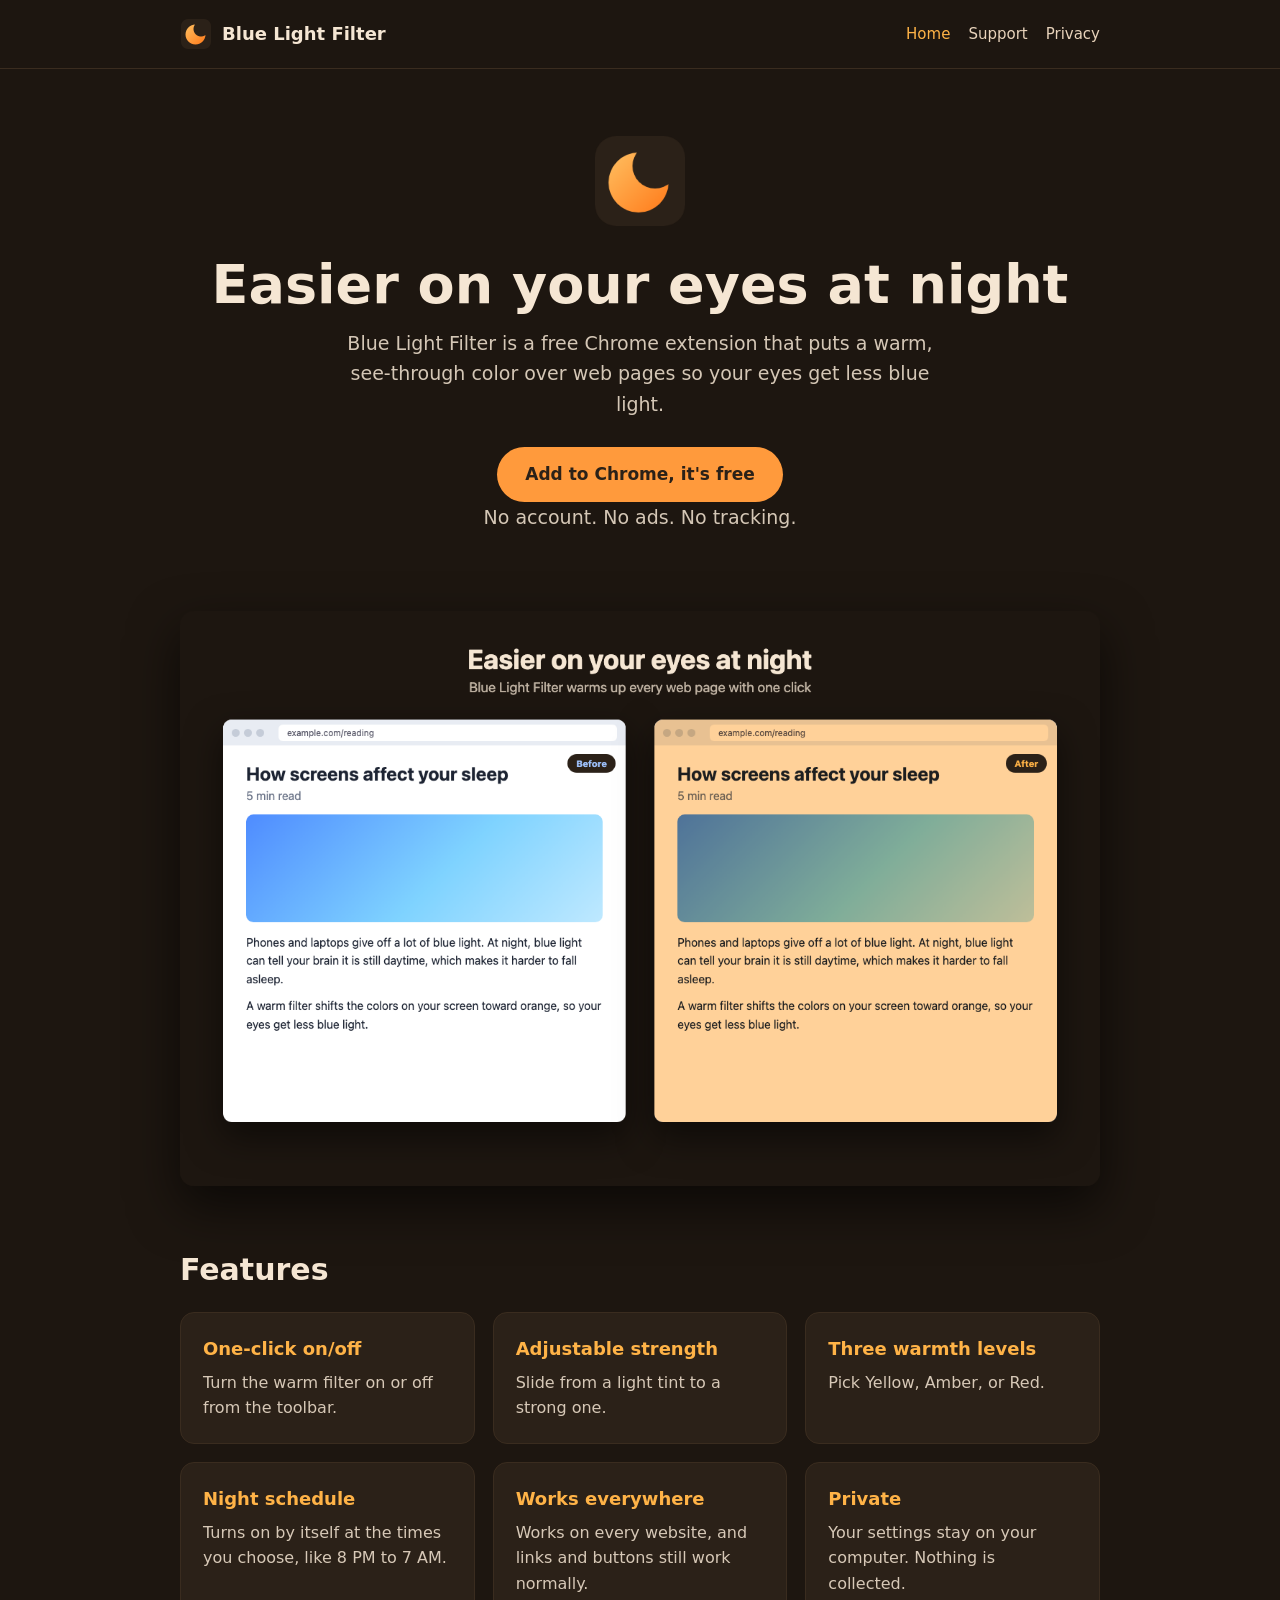
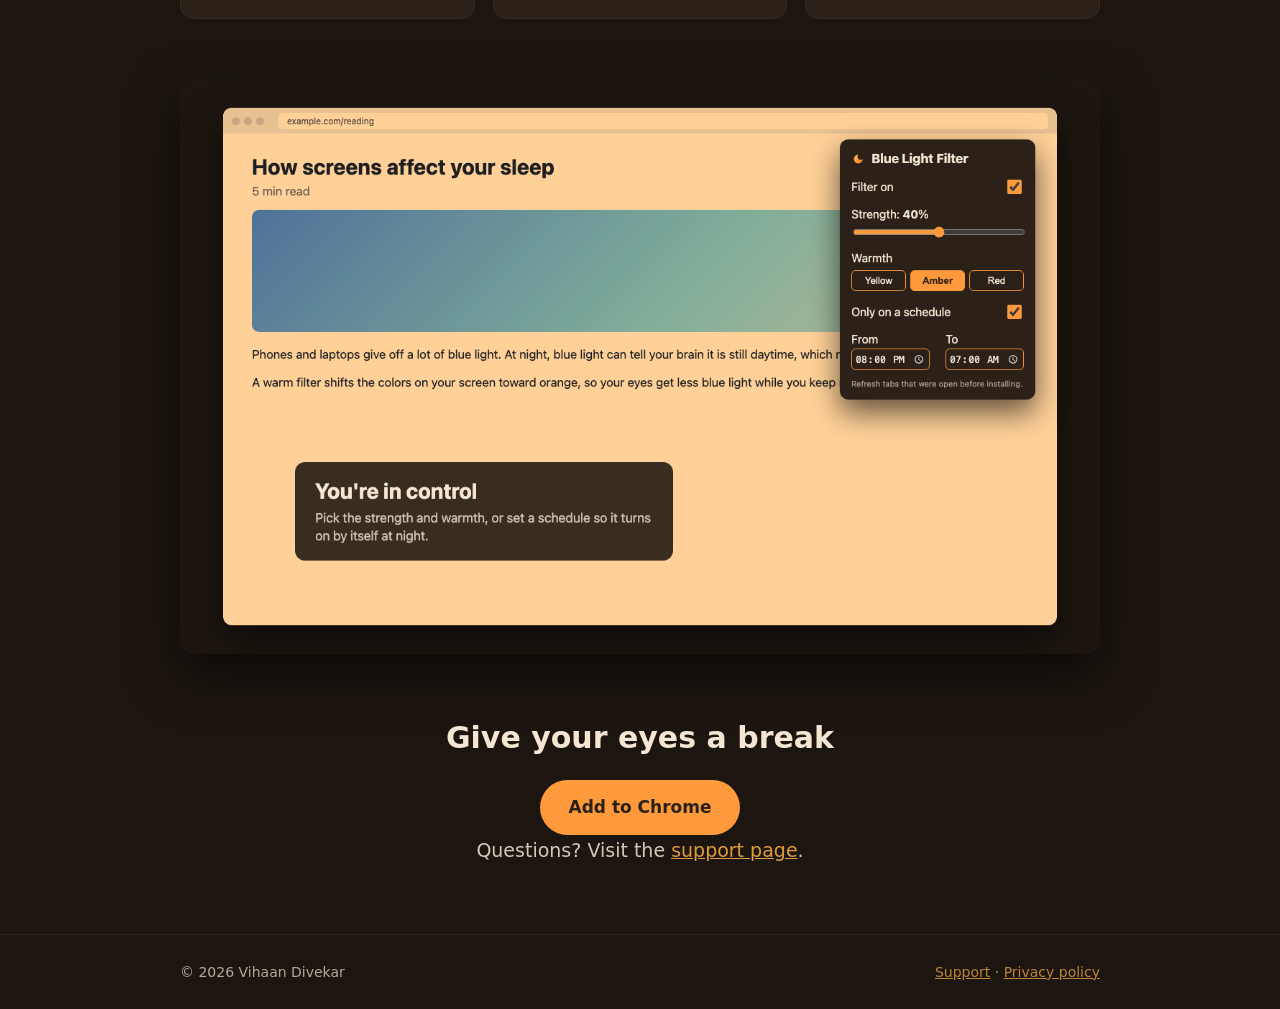
==== index.html @ 650fce3f "Add files via upload" ====
<!DOCTYPE html>
<html lang="en">
<head>
  <meta charset="UTF-8">
  <meta name="viewport" content="width=device-width, initial-scale=1">
  <title>Blue Light Filter: easier on your eyes at night</title>
  <meta name="description" content="Blue Light Filter is a free Chrome extension that warms up web pages to reduce blue light and eye strain.">
  <link rel="icon" href="images/favicon.png">
  <link rel="stylesheet" href="style.css">
</head>
<body>
<header><div class="wrap">
  <a class="brand" href="index.html"><img src="images/icon128.png" alt="" width="32" height="32"> Blue Light Filter</a>
  <nav><a href="index.html" class="current">Home</a><a href="support.html">Support</a><a href="privacy.html">Privacy</a></nav>
</div></header>
<main class="wrap">
  <section class="hero">
    <img src="images/icon128.png" alt="Blue Light Filter icon" width="96" height="96">
    <h1>Easier on your eyes at night</h1>
    <p>Blue Light Filter is a free Chrome extension that puts a warm, see-through color over web pages so your eyes get less blue light.</p>
    <!-- After Google approves the extension, replace href="#" with your Chrome Web Store link -->
    <a class="button" href="#" id="install">Add to Chrome, it's free</a>
    <p class="small">No account. No ads. No tracking.</p>
  </section>

  <img class="shot" src="images/before-after.png" alt="A web page before and after Blue Light Filter: the after side is warm orange">

  <h2>Features</h2>
  <section class="features">
    <div class="card"><h3>One-click on/off</h3><p>Turn the warm filter on or off from the toolbar.</p></div>
    <div class="card"><h3>Adjustable strength</h3><p>Slide from a light tint to a strong one.</p></div>
    <div class="card"><h3>Three warmth levels</h3><p>Pick Yellow, Amber, or Red.</p></div>
    <div class="card"><h3>Night schedule</h3><p>Turns on by itself at the times you choose, like 8 PM to 7 AM.</p></div>
    <div class="card"><h3>Works everywhere</h3><p>Works on every website, and links and buttons still work normally.</p></div>
    <div class="card"><h3>Private</h3><p>Your settings stay on your computer. Nothing is collected.</p></div>
  </section>

  <img class="shot" src="images/controls.png" alt="The Blue Light Filter control panel with strength, warmth, and schedule settings">

  <section class="hero" style="padding-top:0">
    <h2>Give your eyes a break</h2>
    <a class="button" href="#" id="install-2">Add to Chrome</a>
    <p class="small">Questions? Visit the <a href="support.html">support page</a>.</p>
  </section>
</main>
<footer><div class="wrap">
  <span>© 2026 Vihaan Divekar</span>
  <span><a href="support.html">Support</a> · <a href="privacy.html">Privacy policy</a></span>
</div></footer>
</body></html>
---- style.css ----
* { box-sizing: border-box; }
body {
  margin: 0;
  font-family: -apple-system, system-ui, "Segoe UI", Roboto, sans-serif;
  background: #1d1610;
  color: #f5e6d3;
  line-height: 1.6;
}
a { color: #ffb347; }
.wrap { max-width: 960px; margin: 0 auto; padding: 0 20px; }

header { padding: 18px 0; border-bottom: 1px solid #3a2c1f; }
header .wrap { display: flex; align-items: center; justify-content: space-between; gap: 12px; flex-wrap: wrap; }
.brand { display: flex; align-items: center; gap: 10px; font-weight: 800; font-size: 18px; color: #f5e6d3; text-decoration: none; }
nav { display: flex; gap: 18px; font-size: 15px; }
nav a { color: #e8d3bb; text-decoration: none; }
nav a:hover, nav a.current { color: #ffb347; }

.hero { text-align: center; padding: 64px 0 40px; }
.hero h1 { font-size: clamp(34px, 6vw, 54px); line-height: 1.1; margin: 18px 0 14px; }
.hero p { font-size: 19px; max-width: 600px; margin: 0 auto 28px; opacity: 0.85; }
.button {
  display: inline-block;
  background: #ff9a3c;
  color: #2b2118;
  font-weight: 800;
  padding: 14px 28px;
  border-radius: 999px;
  text-decoration: none;
  font-size: 17px;
}
.button:hover { background: #ffb347; }
.small { font-size: 14px; opacity: 0.65; margin-top: 12px; }

.shot { display: block; width: 100%; border-radius: 14px; box-shadow: 0 20px 50px #0009; margin: 10px 0 60px; }

.features { display: grid; grid-template-columns: repeat(auto-fit, minmax(220px, 1fr)); gap: 18px; margin-bottom: 60px; }
.card { background: #2b2118; border: 1px solid #3a2c1f; border-radius: 14px; padding: 22px; }
.card h3 { margin: 0 0 6px; color: #ffb347; font-size: 18px; }
.card p { margin: 0; opacity: 0.85; }

h2 { font-size: 30px; margin: 0 0 18px; }
.page { padding-top: 48px; padding-bottom: 60px; max-width: 760px; }
.page h1 { font-size: 40px; margin: 0 0 8px; }
.page h2 { font-size: 22px; margin: 36px 0 8px; color: #ffb347; }
.page h3 { margin: 22px 0 4px; font-size: 18px; }
.page p, .page li { opacity: 0.9; }
ol, ul { padding-left: 22px; }
code { background: #2b2118; padding: 2px 6px; border-radius: 4px; }

.contact { background: #2b2118; border: 1px solid #ff9a3c; border-radius: 14px; padding: 22px; margin-top: 36px; }

footer { border-top: 1px solid #3a2c1f; padding: 26px 0; font-size: 14px; opacity: 0.7; }
footer .wrap { display: flex; justify-content: space-between; flex-wrap: wrap; gap: 10px; }
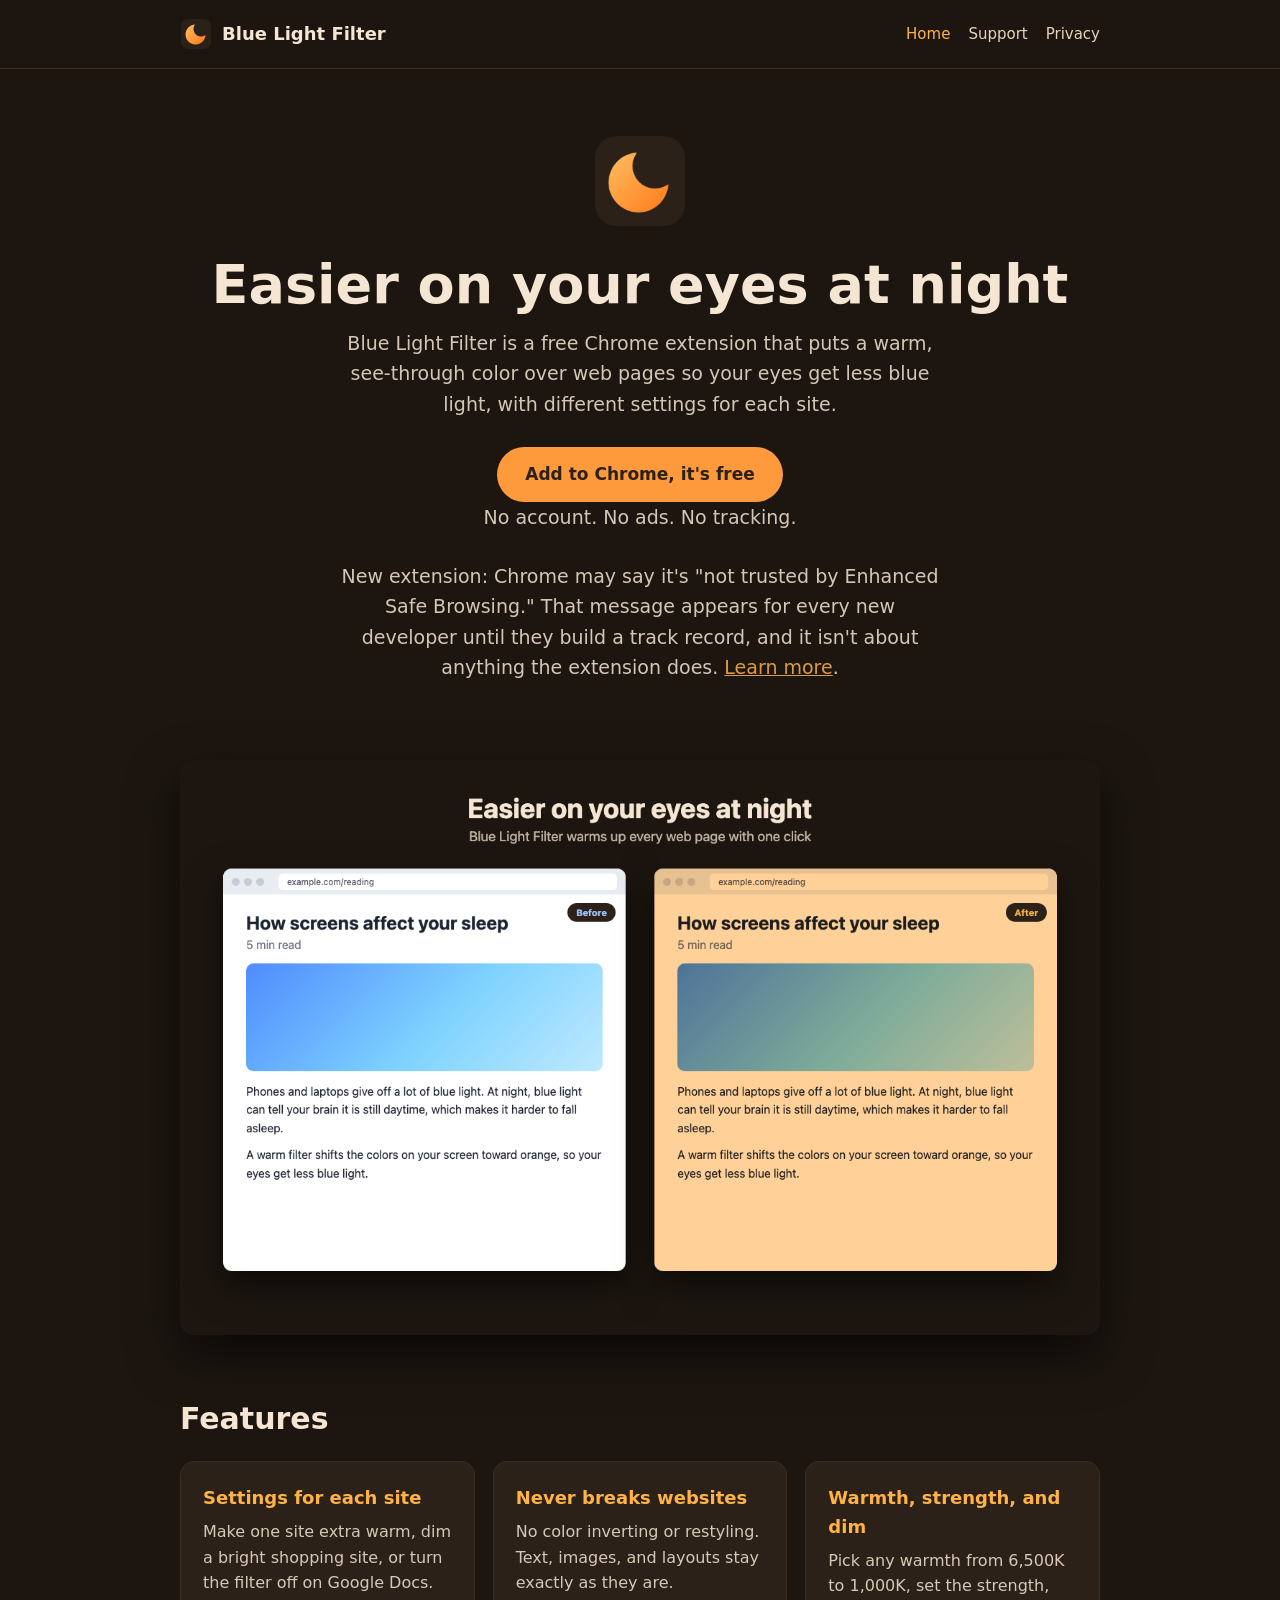
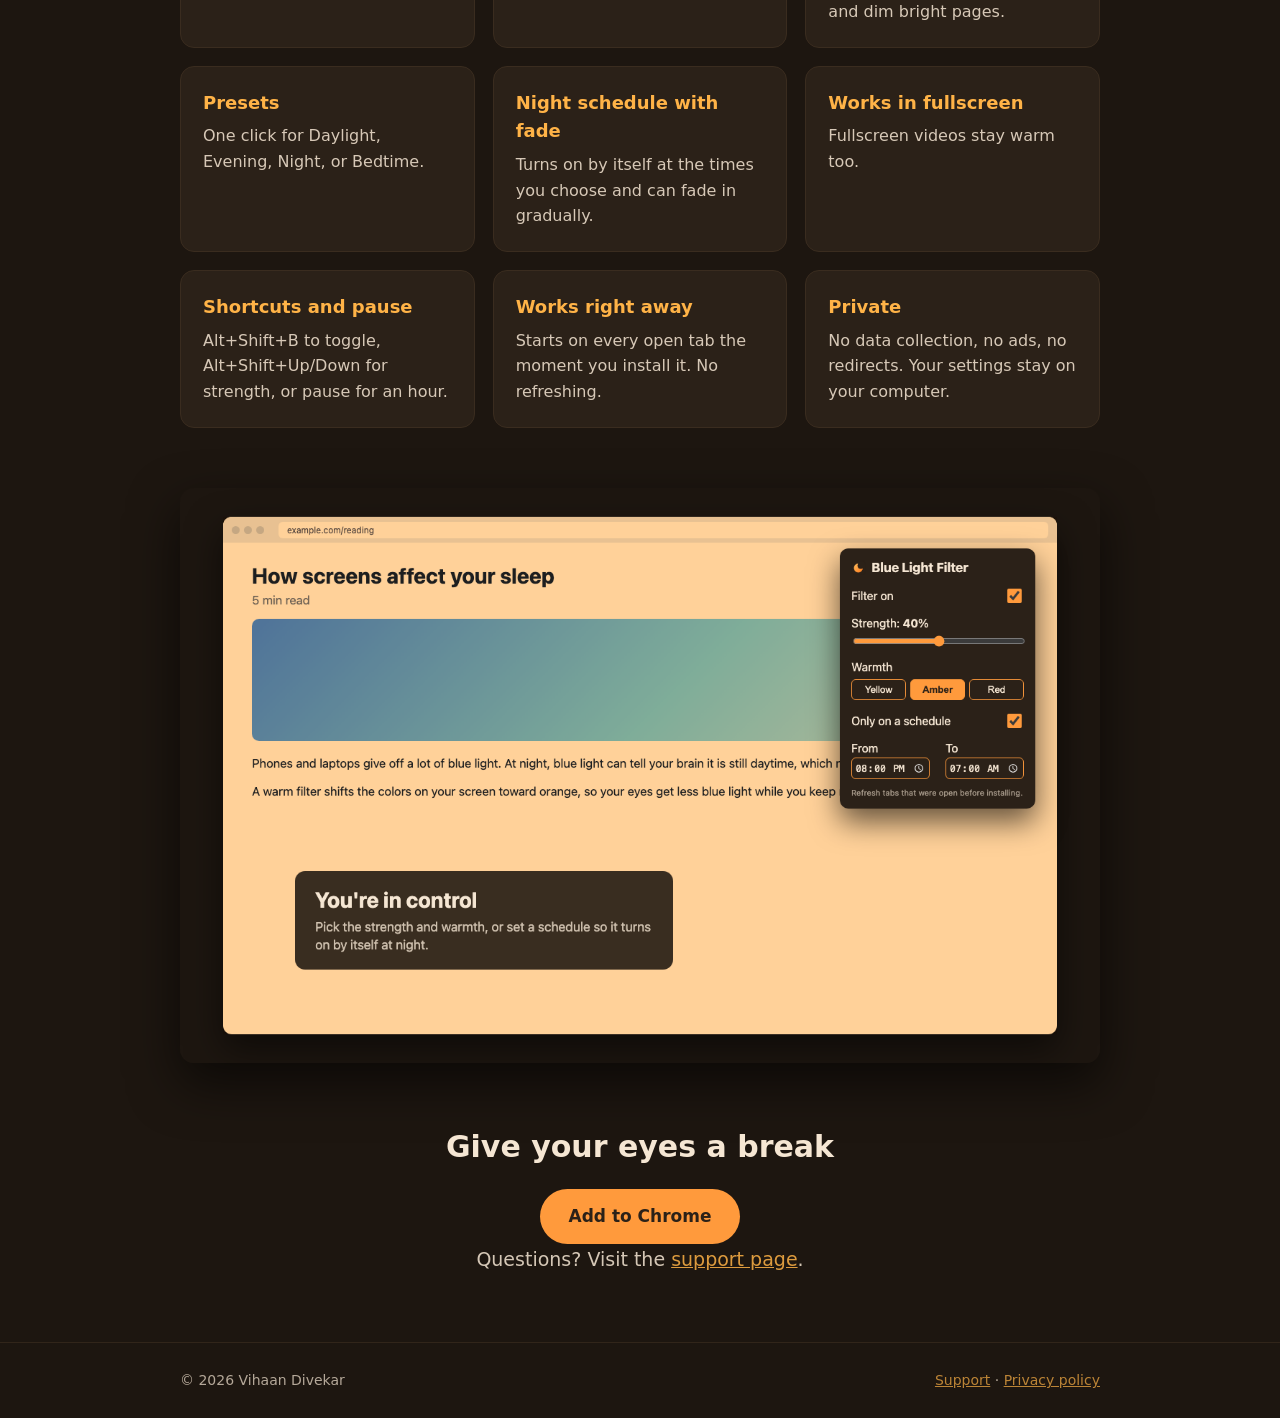
==== commit 8fb73b14: "Add files via upload" ====
--- a/index.html
+++ b/index.html
@@ -17,22 +17,28 @@
   <section class="hero">
     <img src="images/icon128.png" alt="Blue Light Filter icon" width="96" height="96">
     <h1>Easier on your eyes at night</h1>
-    <p>Blue Light Filter is a free Chrome extension that puts a warm, see-through color over web pages so your eyes get less blue light.</p>
+    <p>Blue Light Filter is a free Chrome extension that puts a warm, see-through color over web pages so your eyes get less blue light, with different settings for each site.</p>
     <!-- After Google approves the extension, replace href="#" with your Chrome Web Store link -->
     <a class="button" href="#" id="install">Add to Chrome, it's free</a>
     <p class="small">No account. No ads. No tracking.</p>
+    <p class="small">New extension: Chrome may say it's "not trusted by Enhanced Safe Browsing." That message appears for every
+      new developer until they build a track record, and it isn't about anything the extension does.
+      <a href="support.html#trust">Learn more</a>.</p>
   </section>
 
   <img class="shot" src="images/before-after.png" alt="A web page before and after Blue Light Filter: the after side is warm orange">
 
   <h2>Features</h2>
   <section class="features">
-    <div class="card"><h3>One-click on/off</h3><p>Turn the warm filter on or off from the toolbar.</p></div>
-    <div class="card"><h3>Adjustable strength</h3><p>Slide from a light tint to a strong one.</p></div>
-    <div class="card"><h3>Three warmth levels</h3><p>Pick Yellow, Amber, or Red.</p></div>
-    <div class="card"><h3>Night schedule</h3><p>Turns on by itself at the times you choose, like 8 PM to 7 AM.</p></div>
-    <div class="card"><h3>Works everywhere</h3><p>Works on every website, and links and buttons still work normally.</p></div>
-    <div class="card"><h3>Private</h3><p>Your settings stay on your computer. Nothing is collected.</p></div>
+    <div class="card"><h3>Settings for each site</h3><p>Make one site extra warm, dim a bright shopping site, or turn the filter off on Google Docs.</p></div>
+    <div class="card"><h3>Never breaks websites</h3><p>No color inverting or restyling. Text, images, and layouts stay exactly as they are.</p></div>
+    <div class="card"><h3>Warmth, strength, and dim</h3><p>Pick any warmth from 6,500K to 1,000K, set the strength, and dim bright pages.</p></div>
+    <div class="card"><h3>Presets</h3><p>One click for Daylight, Evening, Night, or Bedtime.</p></div>
+    <div class="card"><h3>Night schedule with fade</h3><p>Turns on by itself at the times you choose and can fade in gradually.</p></div>
+    <div class="card"><h3>Works in fullscreen</h3><p>Fullscreen videos stay warm too.</p></div>
+    <div class="card"><h3>Shortcuts and pause</h3><p>Alt+Shift+B to toggle, Alt+Shift+Up/Down for strength, or pause for an hour.</p></div>
+    <div class="card"><h3>Works right away</h3><p>Starts on every open tab the moment you install it. No refreshing.</p></div>
+    <div class="card"><h3>Private</h3><p>No data collection, no ads, no redirects. Your settings stay on your computer.</p></div>
   </section>
 
   <img class="shot" src="images/controls.png" alt="The Blue Light Filter control panel with strength, warmth, and schedule settings">
